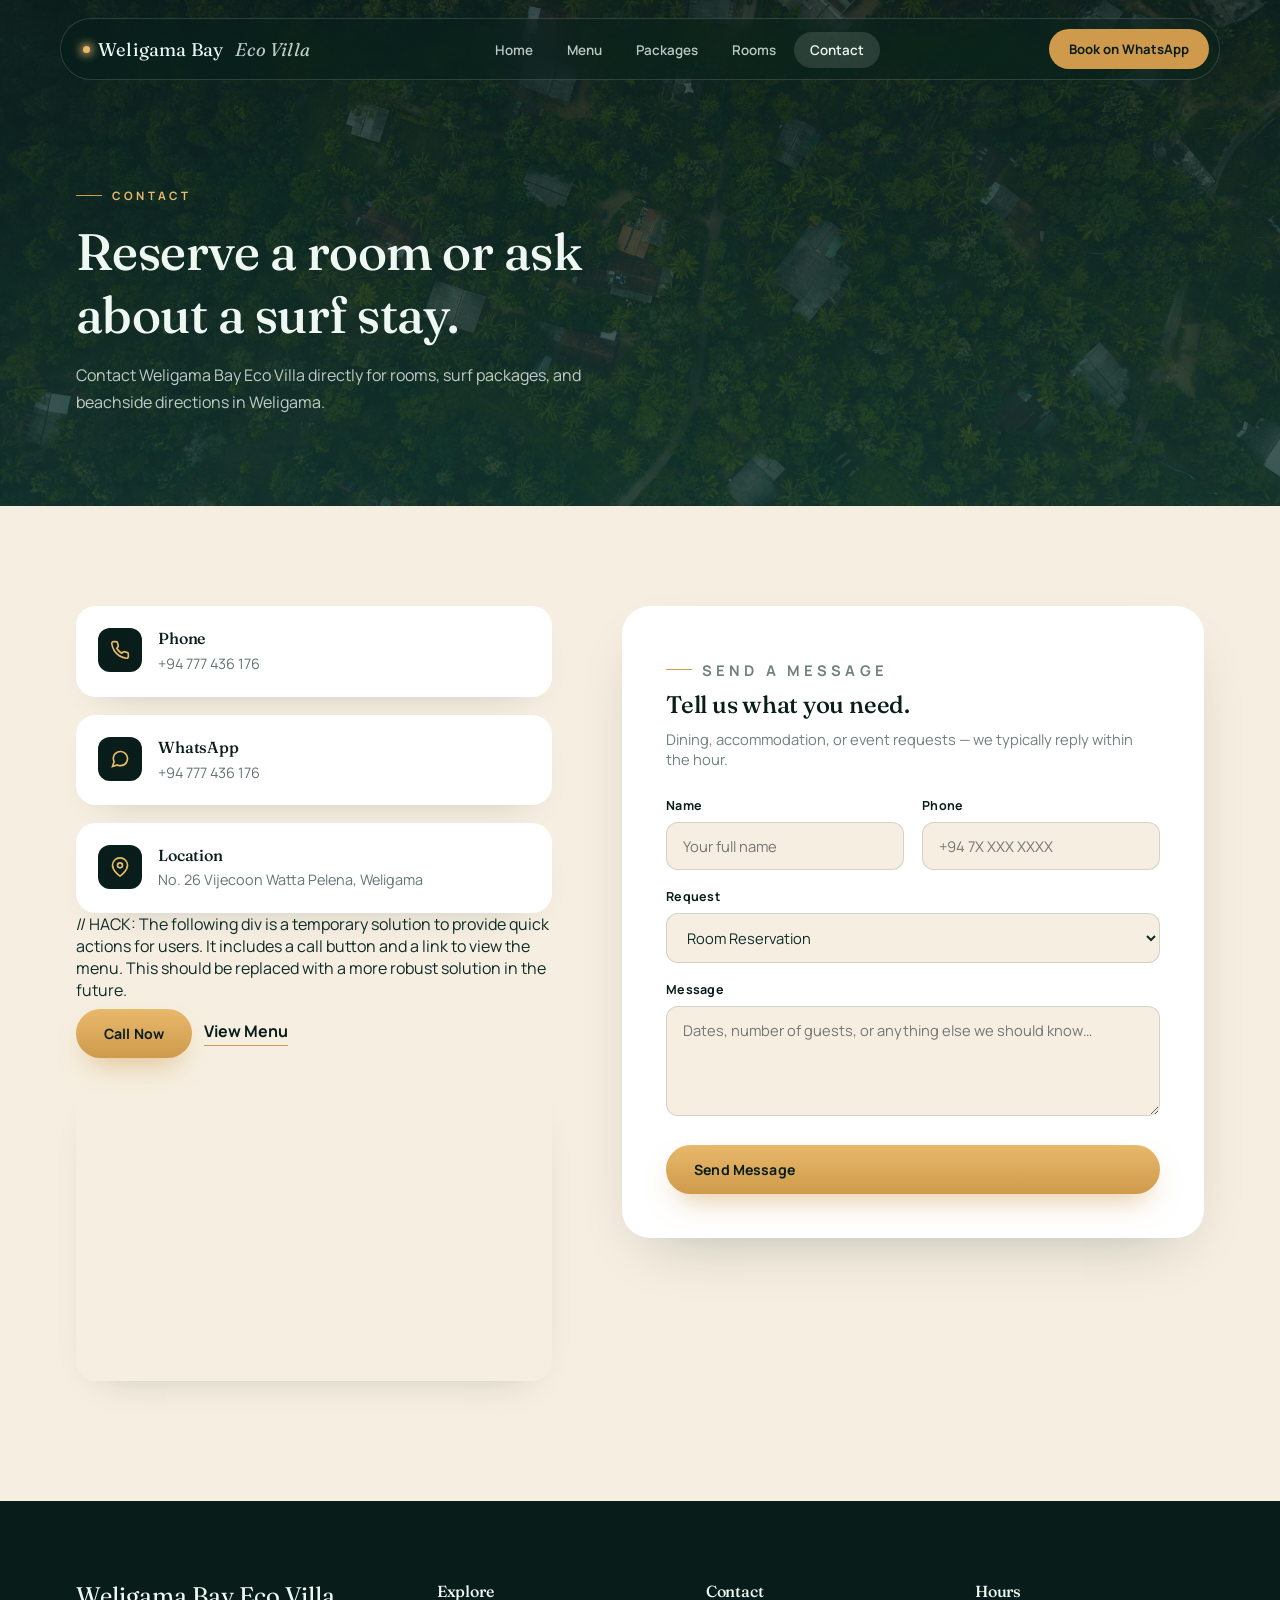
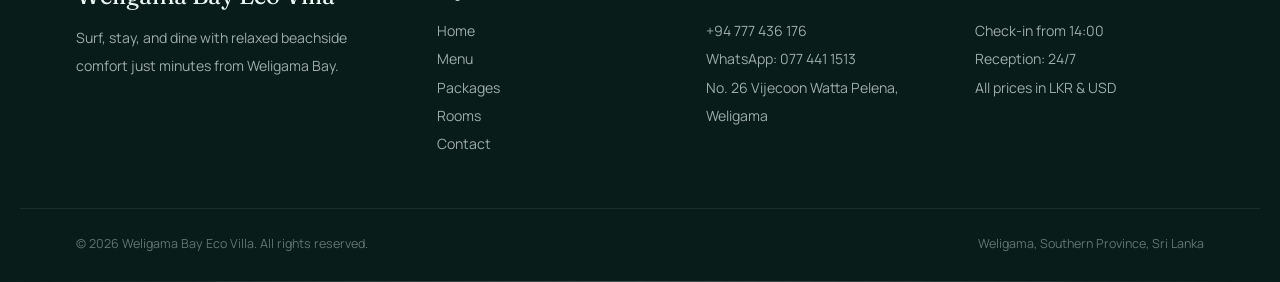
==== contact.html @ ca76c4ff "first commit" ====
<!doctype html>
<html lang="en">
<head>
<meta charset="UTF-8" />
<meta name="viewport" content="width=device-width, initial-scale=1.0" />
<title>Contact — Weligama Bay Eco Villa</title>
<meta name="description" content="Reserve a room or ask about a surf stay. Contact Weligama Bay Eco Villa directly for rooms, surf packages, and beachside directions in Weligama." />
<link rel="preconnect" href="https://fonts.googleapis.com" />
<link rel="preconnect" href="https://fonts.gstatic.com" crossorigin />
<link href="https://fonts.googleapis.com/css2?family=Fraunces:ital,wght@0,400;0,500;0,600;1,500&family=Manrope:wght@400;500;600;700;800&display=swap" rel="stylesheet" />
<link rel="stylesheet" href="style.css" />
<style>
  .contact-hero{
    position:relative; padding: 170px 0 90px; overflow:hidden;
    background: linear-gradient(180deg, var(--lagoon-deep), var(--lagoon) 140%);
    color:var(--foam);
  }
  .contact-hero::before{
    content:""; position:absolute; inset:0;
    background: url('assets/bird view sigiriya village.jpg') center/cover;
    opacity:0.22;
  }
  .contact-hero .container{ position:relative; z-index:1; }
  .contact-hero h1{ color:var(--foam); font-size:clamp(2.1rem,4.4vw,3.2rem); max-width:16ch; margin-top:14px; }
  .contact-hero p{ margin-top:16px; max-width:52ch; color:rgba(238,247,242,0.78); line-height:1.7; }

  .contact-main{ padding: 100px 0 120px; }
  .contact-grid{ display:grid; grid-template-columns: 0.9fr 1.1fr; gap: clamp(30px,6vw,70px); align-items:start; }

  .info-cards{ display:flex; flex-direction:column; gap:18px; }
  .info-card{
    display:flex; gap:16px; align-items:flex-start;
    padding: 22px 22px; border-radius:20px;
    background: #fff; box-shadow: 0 16px 40px -28px rgba(8,28,26,0.3);
  }
  .info-card .ico{
    width:44px; height:44px; min-width:44px; border-radius:12px;
    background: var(--lagoon-deep); color:var(--gold-bright);
    display:flex; align-items:center; justify-content:center;
  }
  .info-card h4{ font-size:1rem; margin-bottom:4px; }
  .info-card p, .info-card a{ font-size:0.9rem; color:rgba(14,43,40,0.65); line-height:1.5; }
  .info-card a:hover{ color:var(--ember); }

  .quick-actions{ display:flex; gap:12px; margin-top:8px; flex-wrap:wrap; }

  .map-frame{
    margin-top: 26px; border-radius:20px; overflow:hidden;
    aspect-ratio: 16/10;
    box-shadow: 0 16px 40px -28px rgba(8,28,26,0.3);
  }
  .map-frame iframe{ width:100%; height:100%; border:0; }

  .contact-form-card{
    padding: clamp(28px,4vw,44px); border-radius: 28px;
    background: #fff; box-shadow: 0 24px 60px -30px rgba(8,28,26,0.3);
  }
  .contact-form-card h2{ font-size:1.5rem; }
  .contact-form-card > p{ margin-top:10px; color:rgba(14,43,40,0.6); font-size:0.92rem; }
  .contact-form{ margin-top: 28px; display:flex; flex-direction:column; gap:18px; }
  .form-row{ display:grid; grid-template-columns:1fr 1fr; gap:18px; }
  .field label{ display:block; font-size:0.78rem; font-weight:700; letter-spacing:0.02em; margin-bottom:8px; color: var(--lagoon-deep); }
  .field input, .field select, .field textarea{
    width:100%; padding: 13px 16px; border-radius:12px;
    border: 1px solid rgba(14,43,40,0.15); background: var(--sand);
    font-family: inherit; font-size:0.92rem; color: var(--ink);
    transition: border-color 0.3s ease, box-shadow 0.3s ease;
  }
  .field input:focus, .field select:focus, .field textarea:focus{
    outline:none; border-color: var(--gold); box-shadow: 0 0 0 4px rgba(207,154,76,0.15);
  }
  .field textarea{ resize:vertical; min-height:110px; }
  .contact-form button[type="submit"]{
    margin-top:6px;
  }
  @media (max-width:900px){ .contact-grid{ grid-template-columns:1fr; } }
  @media (max-width:560px){ .form-row{ grid-template-columns:1fr; } }
</style>
</head>
<body>
<div class="grain"></div>

<nav class="site-nav glass-dark" id="siteNav">
  <a href="index.html" class="nav-brand"><span class="dot"></span>Weligama Bay <em style="font-style:italic;opacity:.8;margin-left:4px;">Eco Villa</em></a>
  <ul class="nav-links">
    <li><a href="index.html">Home</a></li>
    <li><a href="menu.html">Menu</a></li>
    <li><a href="packages.html">Packages</a></li>
    <li><a href="rooms.html">Rooms</a></li>
    <li><a href="contact.html" class="active">Contact</a></li>
  </ul>
  <a href="https://wa.me/94774411513" class="nav-cta">Book on WhatsApp</a>
  <button class="nav-toggle" aria-label="Open menu">
    <svg class="icon-open" viewBox="0 0 24 24" fill="none" stroke="currentColor" stroke-width="2" stroke-linecap="round"><line x1="3" y1="6" x2="21" y2="6"/><line x1="3" y1="12" x2="21" y2="12"/><line x1="3" y1="18" x2="21" y2="18"/></svg>
    <svg class="icon-close" viewBox="0 0 24 24" fill="none" stroke="currentColor" stroke-width="2" stroke-linecap="round" style="display:none;"><line x1="18" y1="6" x2="6" y2="18"/><line x1="6" y1="6" x2="18" y2="18"/></svg>
  </button>
</nav>

<div class="mobile-drawer">
  <div class="backdrop"></div>
  <div class="drawer-card glass-dark">
    <a href="index.html">Home</a>
    <a href="menu.html">Menu</a>
    <a href="packages.html">Packages</a>
    <a href="rooms.html">Rooms</a>
    <a href="contact.html">Contact</a>
    <a href="https://wa.me/94774411513" class="drawer-cta">Book on WhatsApp</a>
  </div>
</div>

<header class="contact-hero">
  <div class="container">
    <p class="eyebrow" style="color:var(--gold-bright)">Contact</p>
    <h1>Reserve a room or ask about a surf stay.</h1>
    <p>Contact Weligama Bay Eco Villa directly for rooms, surf packages, and beachside directions in Weligama.</p>
  </div>
</header>

<section class="contact-main">
  <div class="container contact-grid">

    <div class="reveal">
      <div class="info-cards">
        <div class="info-card">
          <div class="ico"><svg width="20" height="20" viewBox="0 0 24 24" fill="none" stroke="currentColor" stroke-width="2"><path d="M22 16.92v3a2 2 0 01-2.18 2 19.79 19.79 0 01-8.63-3.07 19.5 19.5 0 01-6-6 19.79 19.79 0 01-3.07-8.67A2 2 0 014.11 2h3a2 2 0 012 1.72c.12.9.35 1.78.68 2.62a2 2 0 01-.45 2.11L8.09 9.91a16 16 0 006 6l1.46-1.27a2 2 0 012.11-.45c.84.33 1.72.56 2.62.68A2 2 0 0122 16.92z"/></svg></div>
          <div>
            <h4>Phone</h4>
            <a href="tel:+94777436176">+94 777 436 176</a>
          </div>
        </div>
        <div class="info-card">
          <div class="ico"><svg width="20" height="20" viewBox="0 0 24 24" fill="none" stroke="currentColor" stroke-width="2"><path d="M21 11.5a8.38 8.38 0 01-.9 3.8 8.5 8.5 0 01-7.6 4.7 8.38 8.38 0 01-3.8-.9L3 21l1.9-5.7a8.38 8.38 0 01-.9-3.8 8.5 8.5 0 014.7-7.6 8.38 8.38 0 013.8-.9h.5a8.48 8.48 0 018 8v.5z"/></svg></div>
          <div>
            <h4>WhatsApp</h4>
            <a href="https://wa.me/94777436176">+94 777 436 176</a>
          </div>
        </div>
        <div class="info-card">
          <div class="ico"><svg width="20" height="20" viewBox="0 0 24 24" fill="none" stroke="currentColor" stroke-width="2"><path d="M21 10c0 7-9 13-9 13s-9-6-9-13a9 9 0 0118 0z"/><circle cx="12" cy="10" r="3"/></svg></div>
          <div>
            <h4>Location</h4>
            <p>No. 26 Vijecoon Watta Pelena, Weligama</p>
          </div>
        </div>
      </div>
    // HACK: The following div is a temporary solution to provide quick actions for users. It includes a call button and a link to view the menu. This should be replaced with a more robust solution in the future.

      <div class="quick-actions">
        <a href="tel:+94777436176" class="btn btn-solid">Call Now</a>
        <a href="menu.html" class="btn-line" style="align-self:center;">View Menu</a>
      </div>

      <div class="map-frame">
        <iframe
          src="https://www.google.com/maps/embed?pb=!1m18!1m12!1m3!1d15872.836258315432!2d80.43506245541991!3d5.965916700000005!2m3!1f0!2f0!3f0!3m2!1i1024!2i768!4f13.1!3m3!1m2!1s0x3ae1155fada85aad%3A0x83dd6a30119337fa!2sWeligama%20Bay%20Eco%20Villa!5e0!3m2!1sen!2slk!4v1784487234140!5m2!1sen!2slk"
          loading="lazy"
          referrerpolicy="no-referrer-when-downgrade"
          title="Map location of Weligama Bay Eco Villa"></iframe>
      </div>
    </div>

    <div class="contact-form-card reveal-scale">
      <p class="eyebrow">Send a Message</p>
      <h2 style="margin-top:10px;">Tell us what you need.</h2>
      <p>Dining, accommodation, or event requests — we typically reply within the hour.</p>

      <form class="contact-form">
        <div class="form-row">
          <div class="field">
            <label for="name">Name</label>
            <input id="name" type="text" placeholder="Your full name" required />
          </div>
          <div class="field">
            <label for="phone">Phone</label>
            <input id="phone" type="tel" placeholder="+94 7X XXX XXXX" required />
          </div>
        </div>
        <div class="field">
          <label for="request">Request</label>
          <select id="request">
            <option>Room Reservation</option>
            <option>Surf &amp; Stay Package</option>
            <option>Dining / Event</option>
            <option>General Enquiry</option>
          </select>
        </div>
        <div class="field">
          <label for="message">Message</label>
          <textarea id="message" placeholder="Dates, number of guests, or anything else we should know…" required></textarea>
        </div>
        <button type="submit" class="btn btn-solid">Send Message</button>
      </form>
    </div>

  </div>
</section>

<footer class="site-footer">
  <div class="container footer-grid">
    <div>
      <div class="footer-brand">Weligama Bay Eco Villa</div>
      <p style="max-width:32ch">Surf, stay, and dine with relaxed beachside comfort just minutes from Weligama Bay.</p>
    </div>
    <div>
      <h4>Explore</h4>
      <a href="index.html">Home</a><br>
      <a href="menu.html">Menu</a><br>
      <a href="packages.html">Packages</a><br>
      <a href="rooms.html">Rooms</a><br>
      <a href="contact.html">Contact</a>
    </div>
    <div>
      <h4>Contact</h4>
      <a href="tel:+94777436176">+94 777 436 176</a><br>
      <a href="https://wa.me/94774411513">WhatsApp: 077 441 1513</a><br>
      <p>No. 26 Vijecoon Watta Pelena, Weligama</p>
    </div>
    <div>
      <h4>Hours</h4>
      <p>Check-in from 14:00</p>
      <p>Reception: 24/7</p>
      <p>All prices in LKR &amp; USD</p>
    </div>
  </div>
  <div class="container footer-bottom">
    <span>© 2026 Weligama Bay Eco Villa. All rights reserved.</span>
    <span>Weligama, Southern Province, Sri Lanka</span>
  </div>
</footer>

<script src="script.js"></script>
</body>
</html>
---- style.css ----
/* =========================================================
   WELIGAMA BAY ECO VILLA — Design System
   Palette: deep lagoon teal, wet-sand cream, dusk gold, coral ember
   Type: Fraunces (display, warm & organic) + Manrope (body/UI)
   Signature: liquid-glass surfaces that ripple, a boat that tilts
   toward you, and a scroll-driven "video" of golden-hour Weligama.
   ========================================================= */

:root{
  --ink:            #0e2b28;
  --lagoon:         #123a35;
  --lagoon-deep:    #081c1a;
  --sand:           #f6efe1;
  --sand-dim:       #e9dfc9;
  --gold:           #cf9a4c;
  --gold-bright:    #e8b96b;
  --ember:          #c1683f;
  --foam:           #eef7f2;
  --glass-fill:     rgba(246,239,225,0.10);
  --glass-fill-dark:rgba(8,28,26,0.35);
  --glass-border:   rgba(255,255,255,0.35);
  --glass-highlight:rgba(255,255,255,0.55);

  --font-display: "Fraunces", "Iowan Old Style", serif;
  --font-body: "Manrope", "Helvetica Neue", Arial, sans-serif;

  --ease-liquid: cubic-bezier(0.22, 1, 0.36, 1);
  --ease-soft: cubic-bezier(0.16, 1, 0.3, 1);
}

*{ box-sizing: border-box; }
html{ scroll-behavior: smooth; }
body{
  margin:0;
  background: var(--sand);
  color: var(--ink);
  font-family: var(--font-body);
  -webkit-font-smoothing: antialiased;
  overflow-x: hidden;
}
img{ max-width:100%; display:block; }
a{ color:inherit; text-decoration:none; }
h1,h2,h3,h4{
  font-family: var(--font-display);
  font-weight: 500;
  letter-spacing: -0.01em;
  margin: 0;
  color: var(--lagoon-deep);
}
p{ margin:0; }
button{ font-family: inherit; cursor:pointer; border:none; background:none; }
.container{
  width:100%;
  max-width: 1240px;
  margin: 0 auto;
  padding: 0 clamp(20px, 5vw, 56px);
}
.eyebrow{
  font-size: 0.72rem;
  letter-spacing: 0.28em;
  text-transform: uppercase;
  color: var(--gold);
  font-weight: 700;
  display:flex;
  align-items:center;
  gap: 10px;
}
.eyebrow::before{
  content:"";
  width: 26px;
  height: 1px;
  background: var(--gold);
  display:inline-block;
}

/* ============ LIQUID GLASS SURFACES ============ */
.glass{
  position:relative;
  background: linear-gradient(135deg, rgba(255,255,255,0.22), rgba(255,255,255,0.06));
  backdrop-filter: blur(22px) saturate(160%);
  -webkit-backdrop-filter: blur(22px) saturate(160%);
  border: 1px solid var(--glass-border);
  box-shadow:
    0 1px 1px rgba(255,255,255,0.4) inset,
    0 -18px 30px rgba(255,255,255,0.05) inset,
    0 20px 45px -20px rgba(8,28,26,0.55);
}
.glass::before{
  /* liquid sheen sweep */
  content:"";
  position:absolute; inset:0;
  border-radius: inherit;
  background: linear-gradient(115deg, transparent 20%, rgba(255,255,255,0.35) 36%, transparent 52%);
  background-size: 220% 220%;
  background-position: 120% -20%;
  opacity: 0.6;
  pointer-events:none;
  mix-blend-mode: screen;
  transition: background-position 1.1s var(--ease-liquid);
}
.glass:hover::before{ background-position: -20% 120%; }
.glass-dark{
  background: linear-gradient(135deg, rgba(8,28,26,0.55), rgba(8,28,26,0.28));
  border: 1px solid rgba(255,255,255,0.14);
  backdrop-filter: blur(20px) saturate(140%);
  -webkit-backdrop-filter: blur(20px) saturate(140%);
  color: var(--foam);
}
.glass-dark h1, .glass-dark h2, .glass-dark h3, .glass-dark h4{ color: var(--foam); }

/* ============ NAV ============ */
.site-nav{
  position: fixed;
  top: 18px; left: 50%;
  transform: translateX(-50%);
  z-index: 100;
  width: min(1160px, calc(100% - 32px));
  display:flex;
  align-items:center;
  justify-content:space-between;
  padding: 10px 10px 10px 22px;
  border-radius: 999px;
  transition: padding 0.5s var(--ease-soft), box-shadow 0.5s ease;
}
.site-nav.scrolled{
  padding: 7px 7px 7px 20px;
  box-shadow: 0 20px 45px -18px rgba(8,28,26,0.65);
}
.nav-brand{
  font-family: var(--font-display);
  font-size: 1.15rem;
  color: var(--foam);
  letter-spacing: 0.01em;
  display:flex; align-items:center; gap:8px;
  white-space:nowrap;
}
.nav-brand .dot{
  width:7px; height:7px; border-radius:50%;
  background: var(--gold-bright);
  box-shadow: 0 0 10px 2px var(--gold-bright);
}
.nav-links{
  display:flex;
  align-items:center;
  gap: 2px;
  list-style:none;
  margin:0; padding:0;
}
.nav-links a{
  font-size: 0.84rem;
  font-weight: 600;
  color: rgba(238,247,242,0.78);
  padding: 9px 16px;
  border-radius: 999px;
  transition: color 0.3s ease, background 0.3s ease;
}
.nav-links a:hover, .nav-links a.active{
  color: var(--foam);
  background: rgba(255,255,255,0.12);
}
.nav-cta{
  background: var(--gold);
  color: var(--lagoon-deep);
  font-weight: 700;
  font-size: 0.82rem;
  padding: 11px 20px;
  border-radius: 999px;
  transition: transform 0.35s var(--ease-liquid), background 0.3s ease;
  white-space:nowrap;
}
.nav-cta:hover{ background: var(--gold-bright); transform: translateY(-2px); }
.nav-toggle{
  display:none;
  width: 42px; height:42px;
  border-radius:50%;
  align-items:center; justify-content:center;
  color: var(--foam);
  background: rgba(255,255,255,0.08);
  border: 1px solid rgba(255,255,255,0.18);
}
.nav-toggle svg{ width:18px; height:18px; }

@media (max-width: 880px){
  .nav-links{ display:none; }
  .nav-cta{ display:none; }
  .nav-toggle{ display:flex; }
}

/* Mobile drawer */
.mobile-drawer{
  position: fixed; inset:0; z-index: 99;
  display:flex; align-items:center; justify-content:center;
  opacity:0; pointer-events:none;
  transition: opacity 0.4s ease;
}
.mobile-drawer.open{ opacity:1; pointer-events:auto; }
.mobile-drawer .backdrop{
  position:absolute; inset:0;
  background: rgba(8,20,18,0.7);
  backdrop-filter: blur(6px);
}
.mobile-drawer .drawer-card{
  position:relative;
  width: min(360px, 86vw);
  padding: 40px 32px;
  border-radius: 28px;
  display:flex; flex-direction:column; gap:6px;
  transform: translateY(18px) scale(0.97);
  transition: transform 0.5s var(--ease-liquid);
}
.mobile-drawer.open .drawer-card{ transform: translateY(0) scale(1); }
.mobile-drawer a{
  font-family: var(--font-display);
  font-size: 1.6rem;
  color: var(--foam);
  padding: 12px 4px;
  border-bottom: 1px solid rgba(255,255,255,0.12);
}
.mobile-drawer .drawer-cta{
  margin-top: 18px;
  text-align:center;
  background: var(--gold);
  color: var(--lagoon-deep);
  font-weight:700;
  padding: 14px;
  border-radius: 999px;
  font-family: var(--font-body);
}

/* ============ BUTTONS ============ */
.btn{
  display:inline-flex;
  align-items:center;
  gap: 10px;
  padding: 15px 28px;
  border-radius: 999px;
  font-weight: 700;
  font-size: 0.88rem;
  letter-spacing: 0.01em;
  transition: transform 0.4s var(--ease-liquid), box-shadow 0.4s ease, background 0.3s ease;
}
.btn-solid{
  background: linear-gradient(180deg, var(--gold-bright), var(--gold));
  color: var(--lagoon-deep);
  box-shadow: 0 14px 30px -12px rgba(207,154,76,0.7);
}
.btn-solid:hover{ transform: translateY(-3px); box-shadow: 0 20px 36px -12px rgba(207,154,76,0.85); }
.btn-ghost{
  border-radius: 999px;
  padding: 14px 26px;
  color: var(--foam);
}
.btn-ghost:hover{ background: rgba(255,255,255,0.1); }
.btn-line{
  color: var(--lagoon-deep);
  font-weight:700;
  border-bottom: 1.5px solid var(--gold);
  padding-bottom: 3px;
  border-radius: 0;
}

/* ============ REVEAL ON SCROLL ============ */
.reveal{
  opacity:0;
  transform: translateY(36px);
  transition: opacity 1s var(--ease-soft), transform 1s var(--ease-soft);
}
.reveal.in{ opacity:1; transform: translateY(0); }
.reveal-scale{ opacity:0; transform: scale(0.94); transition: opacity 1.1s var(--ease-soft), transform 1.1s var(--ease-soft); }
.reveal-scale.in{ opacity:1; transform: scale(1); }
.stagger > *{ transition-delay: calc(var(--i, 0) * 90ms); }

/* ============ FOOTER ============ */
.site-footer{
  background: var(--lagoon-deep);
  color: rgba(238,247,242,0.7);
  padding: 80px 0 30px;
  position:relative;
  overflow:hidden;
}
.site-footer::before{
  content:"";
  position:absolute; inset:auto 0 0 0; height:1px;
  background: linear-gradient(90deg, transparent, rgba(255,255,255,0.25), transparent);
}
.footer-grid{
  display:grid;
  grid-template-columns: 1.4fr 1fr 1fr 1fr;
  gap: 40px;
  padding-bottom: 50px;
  border-bottom: 1px solid rgba(255,255,255,0.08);
}
.footer-grid h4{ color: var(--foam); font-size:1rem; margin-bottom:16px; }
.footer-grid a, .footer-grid p{ font-size: 0.88rem; line-height: 2; color: rgba(238,247,242,0.65); }
.footer-grid a:hover{ color: var(--gold-bright); }
.footer-brand{ font-family: var(--font-display); font-size: 1.5rem; color: var(--foam); margin-bottom: 14px; }
.footer-bottom{
  display:flex; justify-content:space-between; align-items:center;
  padding-top: 26px; font-size: 0.78rem; color: rgba(238,247,242,0.4);
  flex-wrap:wrap; gap:10px;
}
@media (max-width: 760px){
  .footer-grid{ grid-template-columns: 1fr 1fr; }
}

/* ============ SCROLLBAR THUMB (cosmetic) ============ */
::selection{ background: var(--gold); color: var(--lagoon-deep); }

/* ============ UTILITIES ============ */
.text-center{ text-align:center; }
.mx-auto{ margin-left:auto; margin-right:auto; }
.grain{
  position:fixed; inset:0; pointer-events:none; z-index: 2;
  opacity: 0.035; mix-blend-mode: overlay;
  background-image: url("data:image/svg+xml,%3Csvg xmlns='http://www.w3.org/2000/svg' width='120' height='120'%3E%3Cfilter id='n'%3E%3CfeTurbulence type='fractalNoise' baseFrequency='0.9' numOctaves='2' stitchTiles='stitch'/%3E%3C/filter%3E%3Crect width='100%25' height='100%25' filter='url(%23n)'/%3E%3C/svg%3E");
}
.page-hero-pad{ padding-top: 160px; }

/* =========================================================
   HOME PAGE
   ========================================================= */
.hero{
  position: relative;
  min-height: 100vh;
  display:flex;
  flex-direction:column;
  justify-content:center;
  padding: 140px 0 60px;
  overflow:hidden;
  background:
    radial-gradient(1200px 600px at 15% -10%, rgba(207,154,76,0.16), transparent 60%),
    radial-gradient(1000px 700px at 100% 10%, rgba(18,58,53,0.10), transparent 55%),
    var(--sand);
  opacity: 0;
  animation: fadeIn 4s var(--ease-soft) forwards;
}

@keyframes fadeIn { from { opacity: 0; } to { opacity: 1; } }
.hero-blob{
  position:absolute;
  border-radius:50%;
  filter: blur(70px);
  opacity:0.5;
  z-index:0;
}
.hero-blob.b1{
  width:520px; height:520px;
  top:-160px; left:-140px;
  background: radial-gradient(circle at 30% 30%, var(--gold-bright), transparent 70%);
  animation: drift1 22s ease-in-out infinite;
}
.hero-blob.b2{
  width:460px; height:460px;
  bottom:-180px; right:-120px;
  background: radial-gradient(circle at 60% 40%, var(--lagoon), transparent 70%);
  opacity:0.25;
  animation: drift2 26s ease-in-out infinite;
}
@keyframes drift1{ 0%,100%{ transform: translate(0,0) scale(1);} 50%{ transform: translate(40px,30px) scale(1.08);} }
@keyframes drift2{ 0%,100%{ transform: translate(0,0) scale(1);} 50%{ transform: translate(-30px,-20px) scale(1.05);} }

.hero-grid{
  position:relative; z-index:1;
  display:grid;
  grid-template-columns: 1.05fr 0.95fr;
  gap: clamp(30px, 5vw, 70px);
  align-items:center;
}
.hero-title{
  font-size: clamp(2.1rem, 4.2vw, 3.4rem);
  line-height: 1.08;
  margin-top: 18px;
  max-width: 16ch;
}
.hero-sub{
  margin-top: 22px;
  font-size: 1.05rem;
  line-height:1.65;
  max-width: 46ch;
  color: rgba(14,43,40,0.72);
}
.hero-actions{
  margin-top: 34px;
  display:flex;
  gap: 16px;
  flex-wrap:wrap;
}
.hero-stats{
  margin-top: 46px;
  display:flex;
  gap: clamp(20px,4vw,40px);
  flex-wrap:wrap;
}
.hero-stats div{ display:flex; flex-direction:column; gap:2px; }
.hero-stats strong{ font-family:var(--font-display); font-size:1.3rem; color:var(--lagoon-deep); }
.hero-stats span{ font-size:0.78rem; color:rgba(14,43,40,0.55); }

.hero-visual{ position:relative; perspective: 1400px; }
.boat-tilt{
  position:relative;
  border-radius: 28px;
  overflow:visible;
  transition: transform 0.5s var(--ease-liquid);
  transform-style: preserve-3d;
  cursor: pointer;
}
.boat-tilt::after{
  content:"";
  position:absolute; inset:0;
  border-radius:28px;
  border: 1px solid rgba(255,255,255,0.5);
  pointer-events:none;
  box-shadow: 0 30px 60px -20px rgba(8,28,26,0.45);
}
.boat-tilt img{
  width:100%;
  aspect-ratio: 4/5;
  object-fit: cover;
  border-radius: 28px;
  transition: transform 0.6s var(--ease-liquid);
  will-change: transform;
}
.boat-glow{
  position:absolute; inset:-30px;
  border-radius:40px;
  background: radial-gradient(circle at 50% 30%, rgba(232,185,107,0.55), transparent 65%);
  opacity:0.4;
  filter: blur(30px);
  z-index:-1;
  transition: opacity 0.5s ease;
  animation: floatGlow 6s ease-in-out infinite;
}
@keyframes floatGlow{ 0%,100%{ transform: translateY(0);} 50%{ transform: translateY(-10px);} }
.boat-badge{
  position:absolute;
  left: 18px; bottom: 18px;
  padding: 10px 16px;
  border-radius: 999px;
  font-size: 0.75rem;
  font-weight:700;
  color: var(--foam);
  display:flex; align-items:center; gap:8px;
}
.boat-badge-dot{
  width:6px; height:6px; border-radius:50%;
  background: var(--gold-bright);
  box-shadow: 0 0 8px 2px var(--gold-bright);
}

.scroll-cue{
  position:relative; z-index:1;
  margin: 60px auto 0;
  display:flex; flex-direction:column; align-items:center; gap:10px;
  font-size:0.72rem; letter-spacing:0.14em; text-transform:uppercase;
  color: rgba(14,43,40,0.45);
}
.scroll-line{ width:1px; height:38px; background: rgba(14,43,40,0.18); overflow:hidden; }
.scroll-line i{ display:block; width:100%; height:14px; background: var(--gold); animation: scrollDown 1.8s ease-in-out infinite; }
@keyframes scrollDown{ 0%{ transform: translateY(-16px);} 100%{ transform: translateY(40px);} }

/* ---- Experience ---- */
.experience{ padding: 130px 0 100px; }
.experience-grid{
  display:grid;
  grid-template-columns: 1fr 1fr;
  gap: clamp(30px,6vw,80px);
  align-items:center;
}
.experience-copy h2{ font-size: clamp(1.8rem,3.4vw,2.6rem); margin-top:14px; max-width:16ch; }
.experience-lead{ margin-top:20px; font-size:1.02rem; line-height:1.7; color:rgba(14,43,40,0.72); max-width:48ch; }
.feature-list{ list-style:none; margin: 36px 0 0; padding:0; display:flex; flex-direction:column; gap: 22px; }
.feature-list li{ display:flex; gap:18px; align-items:flex-start; }
.feature-num{
  font-family: var(--font-display);
  font-size: 1.1rem;
  color: var(--gold);
  border: 1px solid rgba(207,154,76,0.4);
  width: 42px; height:42px; min-width:42px;
  border-radius:50%;
  display:flex; align-items:center; justify-content:center;
}
.feature-list p{ padding-top:8px; line-height:1.6; color: var(--ink); }

.experience-frame{ position:relative; }
.frame-main{
  width:100%; aspect-ratio: 5/4.4; object-fit:cover;
  border-radius: 24px;
  box-shadow: 0 40px 70px -30px rgba(8,28,26,0.35);
}
.frame-float{
  position:absolute;
  width: 46%;
  bottom: -34px; left: -34px;
  border-radius: 18px;
  border: 5px solid var(--sand);
  box-shadow: 0 30px 50px -20px rgba(8,28,26,0.4);
  aspect-ratio: 4/3.2; object-fit:cover;
}
@media (max-width: 760px){
  .frame-float{ width:52%; left:-14px; bottom:-24px; }
}

/* ---- Scrollytelling story ---- */
.story{ position:relative; height: 420vh; }
.story-track{
  position: sticky; top:0; height:100vh; width:100%;
  overflow:hidden;
}
.story-frame{
  position:absolute; inset:0;
  background-size: cover; background-position:center;
  opacity:0; transform: scale(1.06);
  transition: opacity 0.2s linear;
}
.story-frame.active{ opacity:1; }
.story-veil{
  position: sticky; top:0; height:100vh; margin-top:-100vh;
  background: linear-gradient(180deg, rgba(8,20,18,0.55) 0%, rgba(8,20,18,0.25) 40%, rgba(8,20,18,0.75) 100%);
}
.story-content{
  position: sticky; top:0; height:100vh;
  margin-top:-100vh;
  display:flex; flex-direction:column; justify-content:flex-end;
  padding-bottom: 90px;
  color: var(--foam);
}
.story-content h2{ color:var(--foam); font-size: clamp(1.9rem,4vw,3rem); margin-top:10px; max-width:16ch; }
.story-content p{ margin-top:16px; max-width:48ch; color:rgba(238,247,242,0.8); line-height:1.6; }
.story-dots{ display:flex; gap:8px; margin-top:34px; }
.story-dot{ width:26px; height:3px; background:rgba(255,255,255,0.25); border-radius:2px; transition: background 0.4s ease, width 0.4s ease; }
.story-dot.active{ background: var(--gold-bright); width:42px; }

/* ---- Surf preview ---- */
.surf-preview{ padding: 110px 0; background: var(--lagoon-deep); color: var(--foam); }
.surf-grid{ display:grid; grid-template-columns: 1fr 1fr; gap: clamp(30px,6vw,80px); align-items:center; }
.surf-image{ position:relative; }
.surf-image img{ width:100%; aspect-ratio: 5/4.2; object-fit:cover; border-radius:24px; }
.surf-tag{
  position:absolute; left:18px; bottom:18px;
  padding: 10px 16px; border-radius:999px;
  font-size:0.75rem; font-weight:700;
}
.surf-copy h2{ color:var(--foam); font-size: clamp(1.8rem,3.4vw,2.6rem); margin-top:14px; max-width:16ch; }
.surf-copy p{ margin-top:20px; line-height:1.7; color: rgba(238,247,242,0.72); max-width:48ch; }
.surf-copy .btn{ margin-top:30px; }

/* ---- Section head shared ---- */
.section-head{
  display:flex; justify-content:space-between; align-items:flex-end;
  gap: 20px; flex-wrap:wrap; margin-bottom: 50px;
}
.section-head h2{ font-size: clamp(1.8rem,3.2vw,2.4rem); margin-top:10px; max-width:18ch; }

/* ---- Rooms preview ---- */
.rooms-preview{ padding: 110px 0; }
.rooms-grid-preview{ display:grid; grid-template-columns: repeat(3,1fr); gap:22px; }
.room-card{ position:relative; border-radius:20px; overflow:hidden; display:block; aspect-ratio: 4/5; }
.room-card img{ width:100%; height:100%; object-fit:cover; transition: transform 0.7s var(--ease-liquid); }
.room-card:hover img{ transform: scale(1.08); }
.room-card::after{
  content:""; position:absolute; inset:0;
  background: linear-gradient(180deg, transparent 40%, rgba(8,28,26,0.75) 100%);
}
.room-card span{
  position:absolute; left:16px; bottom:16px; z-index:1;
  color:var(--foam); font-family:var(--font-display); font-size:1.05rem;
}
@media (max-width:760px){ .rooms-grid-preview{ grid-template-columns:1fr 1fr; } }

/* ---- Food teaser ---- */
.food-teaser{ padding: 110px 0; background: var(--sand-dim); }
.food-grid{ display:grid; grid-template-columns: 1fr 1fr; gap: clamp(30px,6vw,80px); align-items:center; }
.food-copy h2{ font-size: clamp(1.8rem,3.4vw,2.6rem); margin-top:14px; max-width:16ch; }
.food-copy p{ margin-top:20px; line-height:1.7; color:rgba(14,43,40,0.72); max-width:46ch; }
.food-copy .btn{ margin-top:30px; }
.food-photos{ position:relative; }
.food-main{ width:100%; aspect-ratio:4/4.6; object-fit:cover; border-radius:24px; box-shadow: 0 40px 70px -30px rgba(8,28,26,0.3); }
.food-small{
  position:absolute; width:44%; bottom:-30px; right:-24px;
  border-radius:16px; border:5px solid var(--sand-dim);
  aspect-ratio:4/3.4; object-fit:cover;
  box-shadow: 0 26px 46px -18px rgba(8,28,26,0.4);
}
@media (max-width:760px){ .food-small{ width:50%; right:-10px; bottom:-20px; } }

/* ---- CTA strip ---- */
.cta-strip{ padding: 110px 0; }
.cta-inner{
  border-radius: 32px;
  padding: clamp(30px,5vw,60px);
  display:flex; justify-content:space-between; align-items:center;
  gap: 30px; flex-wrap:wrap;
}
.cta-inner h2{ font-size:clamp(1.7rem,3vw,2.2rem); margin-top:6px; }
.cta-buttons{ display:flex; gap:14px; flex-wrap:wrap; }

@media (max-width: 900px){
  .hero-grid, .experience-grid, .surf-grid, .food-grid{ grid-template-columns: 1fr; }
  .hero-visual{ order:-1; }
}
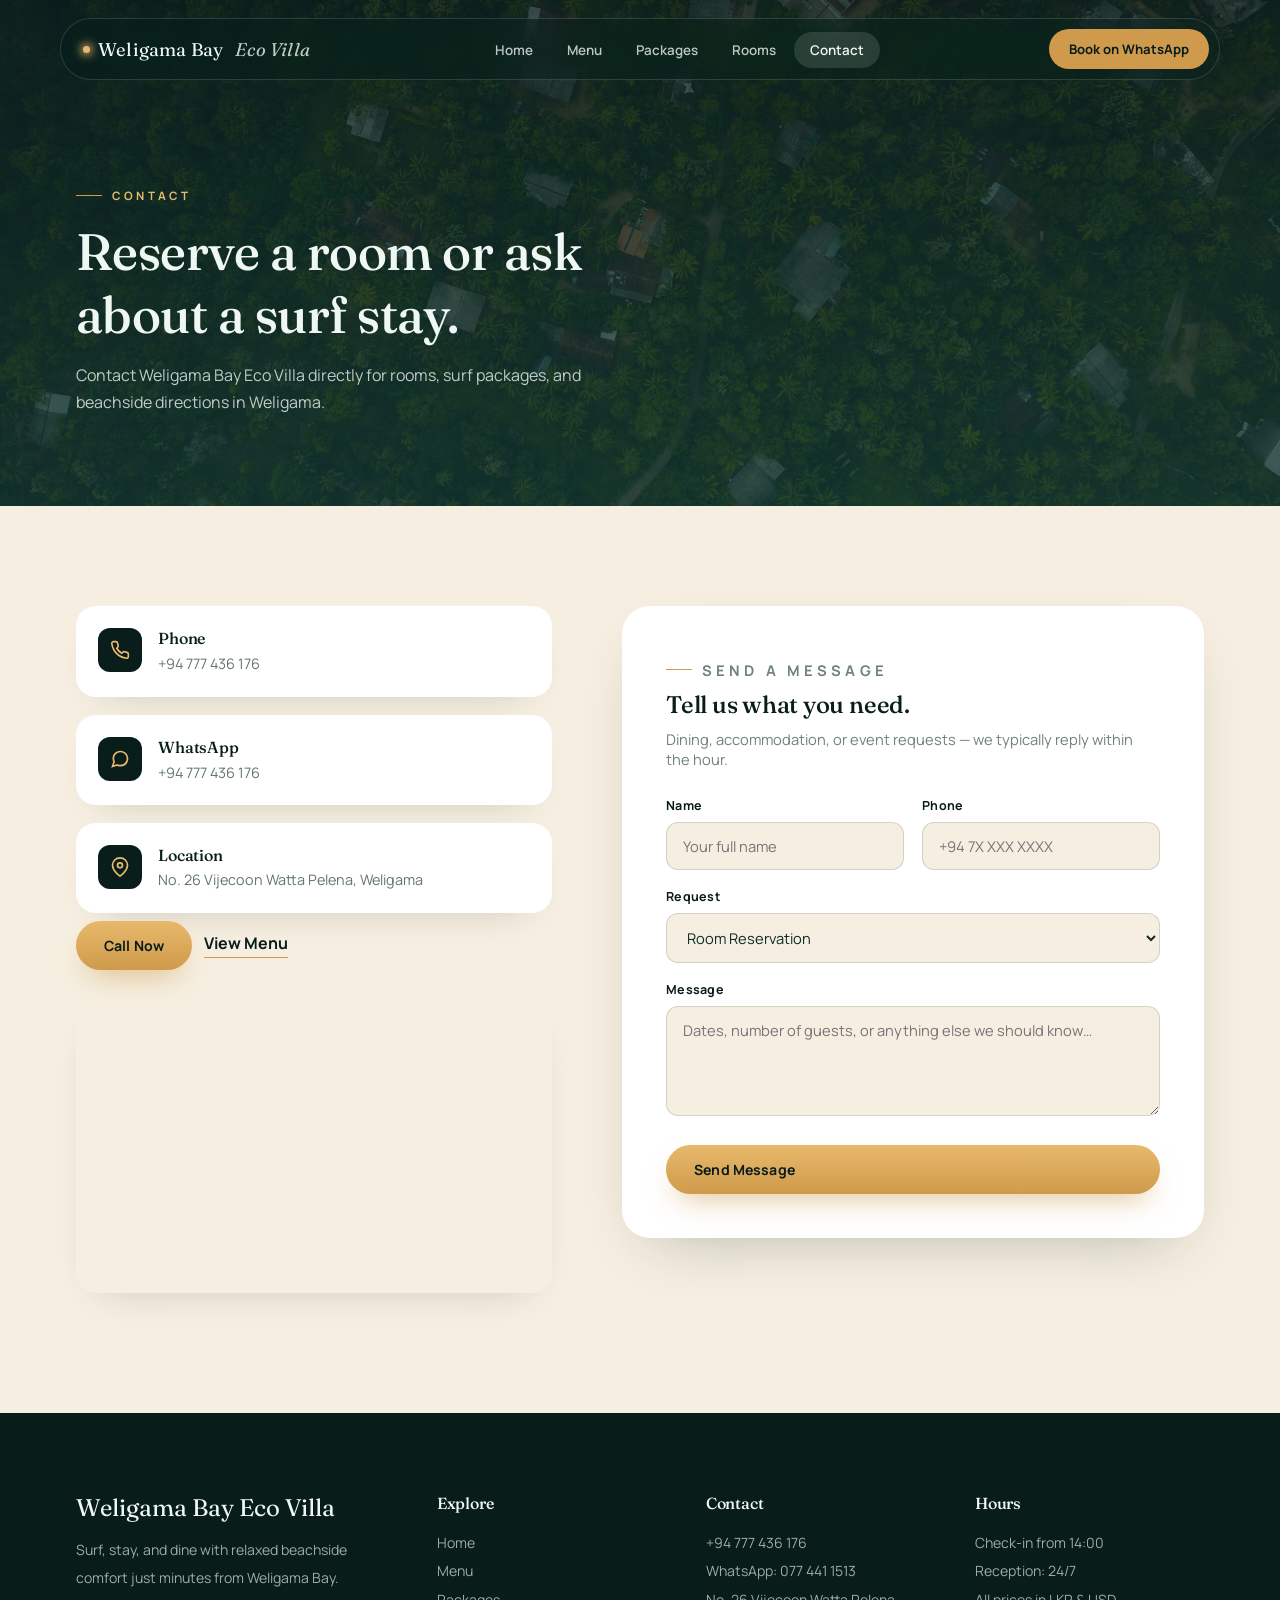
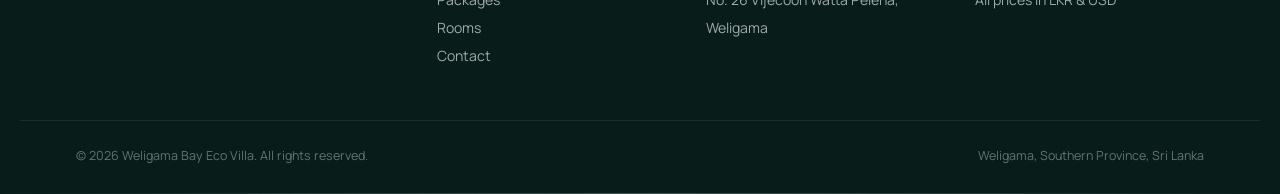
==== commit 6861d2a2: "Update contact.html" ====
--- a/contact.html
+++ b/contact.html
@@ -143,7 +143,7 @@
           </div>
         </div>
       </div>
-    // HACK: The following div is a temporary solution to provide quick actions for users. It includes a call button and a link to view the menu. This should be replaced with a more robust solution in the future.
+
 
       <div class="quick-actions">
         <a href="tel:+94777436176" class="btn btn-solid">Call Now</a>
